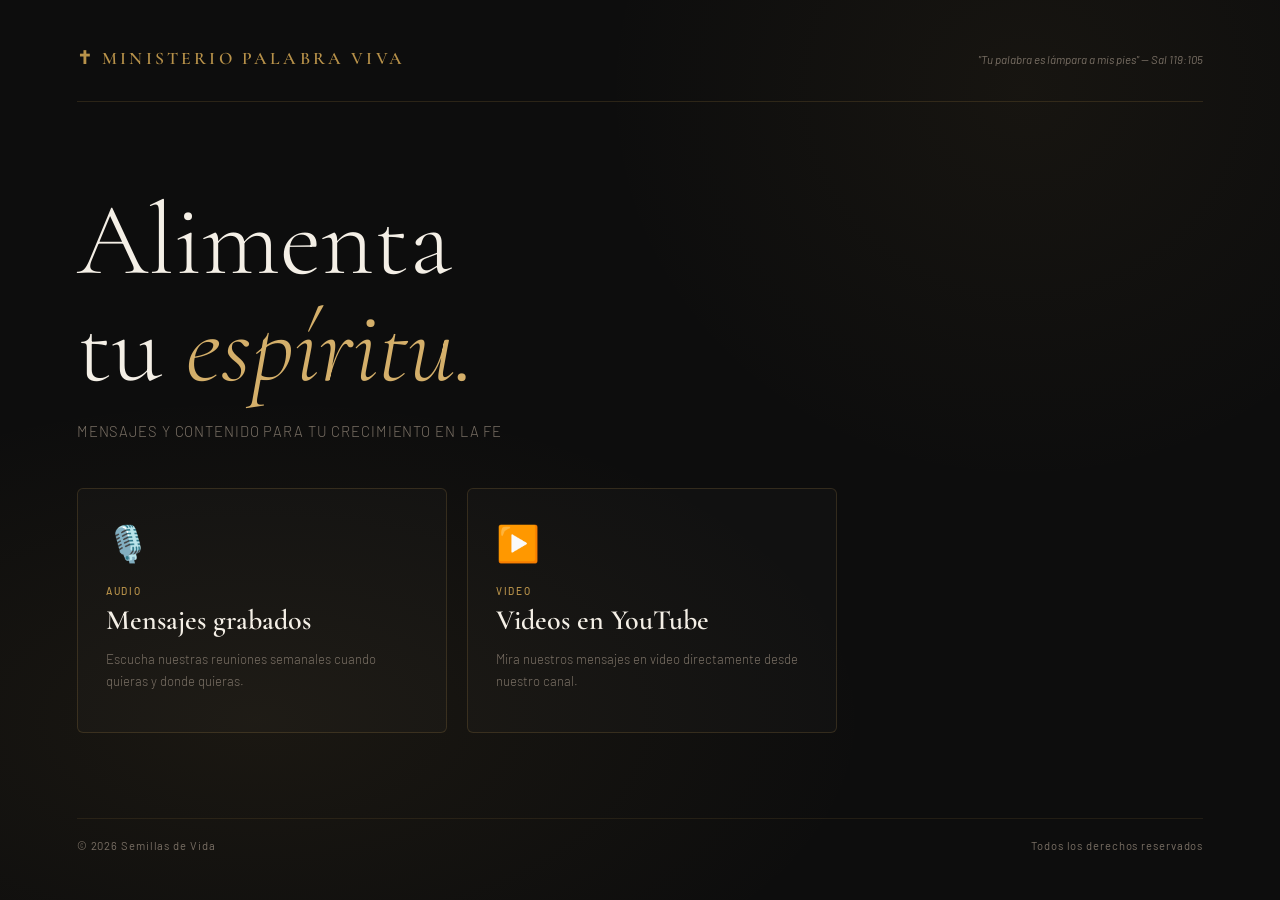
==== index.html @ 2b4b4178 "Inicial proyect version" ====
<!DOCTYPE html>
<html lang="es">
<head>
  <meta charset="UTF-8"/>
  <meta name="viewport" content="width=device-width, initial-scale=1.0"/>
  <title>Ministerio Palabra Viva</title>
  <link href="https://fonts.googleapis.com/css2?family=Cormorant+Garamond:ital,wght@0,300;0,600;1,300;1,600&family=Barlow:wght@300;400;500&display=swap" rel="stylesheet"/>
  <link rel="stylesheet" href="index.css" />
</head>
<body>
<div class="bg"></div>
<div class="page">
  <nav>
    <div class="brand">✝ Ministerio Palabra Viva</div>
    <div class="verse">"Tu palabra es lámpara a mis pies" — Sal 119:105</div>
  </nav>

  <main>
    <div class="headline">
      <h1>Alimenta<br/>tu <em>espíritu.</em></h1>
      <p>Mensajes y contenido para tu crecimiento en la fe</p>
    </div>

    <div class="cards">
      <a class="card" href="./elcaracterdeldiscipulo/conquistando.html">
        <span class="card-icon">🎙️</span>
        <div class="card-label">Audio</div>
        <div class="card-title">Mensajes grabados</div>
        <div class="card-desc">Escucha nuestras reuniones semanales cuando quieras y donde quieras.</div>
        <span class="card-arrow">→</span>
      </a>

      <a class="card" href="./conquistandoelcorazon/elcaracter.html">
        <span class="card-icon">▶️</span>
        <div class="card-label">Video</div>
        <div class="card-title">Videos en YouTube</div>
        <div class="card-desc">Mira nuestros mensajes en video directamente desde nuestro canal.</div>
        <span class="card-arrow">→</span>
      </a>
    </div>
  </main>

  <footer>
    <span>© 2026 Semillas de Vida</span>
    <span>Todos los derechos reservados</span>
  </footer>
</div>
</body>
</html>
---- index.css ----
*,
*::before,
*::after {
    margin: 0;
    padding: 0;
    box-sizing: border-box;
}

:root {
    --ink: #0D0D0D;
    --cream: #F4EFE6;
    --gold: #B8924A;
    --gold2: #D4AF6A;
    --dim: #7A7065;
}

html,
body {
    height: 100%;
}

body {
    background: var(--ink);
    color: var(--cream);
    font-family: 'Barlow', sans-serif;
}

.bg {
    position: fixed;
    inset: 0;
    z-index: 0;
    background:
        radial-gradient(ellipse 80% 60% at 20% 80%, rgba(184, 146, 74, 0.08) 0%, transparent 60%),
        radial-gradient(ellipse 60% 80% at 80% 10%, rgba(184, 146, 74, 0.06) 0%, transparent 55%),
        var(--ink);
}

.page {
    position: relative;
    z-index: 1;
    min-height: 100vh;
    display: grid;
    grid-template-rows: auto 1fr auto;
    padding: clamp(1.5rem, 4vw, 3rem) clamp(1.5rem, 6vw, 5rem);
}

nav {
    display: flex;
    align-items: center;
    justify-content: space-between;
    padding-bottom: 2rem;
    border-bottom: 1px solid rgba(184, 146, 74, 0.18);
    animation: fadeDown 0.7s ease both;
}

.brand {
    font-family: 'Cormorant Garamond', serif;
    font-size: 1.1rem;
    font-weight: 600;
    letter-spacing: 0.18em;
    text-transform: uppercase;
    color: var(--gold);
}

.verse {
    font-size: 0.72rem;
    color: var(--dim);
    font-style: italic;
}

main {
    display: flex;
    flex-direction: column;
    justify-content: center;
    gap: 3rem;
    padding: 3rem 0;
}

.headline {
    animation: fadeUp 0.7s 0.1s ease both;
}

.headline h1 {
    font-family: 'Cormorant Garamond', serif;
    font-size: clamp(3rem, 8vw, 6.5rem);
    font-weight: 300;
    line-height: 1.05;
}

.headline h1 em {
    font-style: italic;
    color: var(--gold2);
}

.headline p {
    margin-top: 1.25rem;
    font-size: 0.92rem;
    font-weight: 300;
    color: var(--dim);
    letter-spacing: 0.06em;
    text-transform: uppercase;
}

.cards {
    display: grid;
    grid-template-columns: repeat(2, 1fr);
    gap: 1.25rem;
    max-width: 760px;
    animation: fadeUp 0.7s 0.25s ease both;
}

.card {
    position: relative;
    display: block;
    text-decoration: none;
    border: 1px solid rgba(184, 146, 74, 0.2);
    border-radius: 6px;
    padding: 2rem 1.75rem 2.5rem;
    background: rgba(244, 239, 230, 0.02);
    transition: border-color .3s, background .3s, transform .3s;
}

.card::before {
    content: '';
    position: absolute;
    inset: 0;
    border-radius: 6px;
    background: linear-gradient(135deg, rgba(184, 146, 74, 0.07), transparent 60%);
    opacity: 0;
    transition: opacity .3s;
}

.card:hover {
    border-color: rgba(184, 146, 74, 0.5);
    background: rgba(244, 239, 230, 0.04);
    transform: translateY(-5px);
}

.card:hover::before {
    opacity: 1;
}

.card-icon {
    font-size: 2.2rem;
    display: block;
    margin-bottom: 1.25rem;
}

.card-label {
    font-size: 0.63rem;
    letter-spacing: 0.18em;
    text-transform: uppercase;
    color: var(--gold);
    font-weight: 500;
    margin-bottom: 0.45rem;
}

.card-title {
    font-family: 'Cormorant Garamond', serif;
    font-size: 1.75rem;
    font-weight: 600;
    color: var(--cream);
    margin-bottom: 0.7rem;
    line-height: 1.2;
}

.card-desc {
    font-size: 0.82rem;
    font-weight: 300;
    color: var(--dim);
    line-height: 1.65;
}

.card-arrow {
    position: absolute;
    bottom: 1.5rem;
    right: 1.75rem;
    color: var(--gold);
    font-size: 1.1rem;
    opacity: 0;
    transform: translateX(-6px);
    transition: opacity .3s, transform .3s;
}

.card:hover .card-arrow {
    opacity: 1;
    transform: translateX(0);
}

footer {
    border-top: 1px solid rgba(184, 146, 74, 0.12);
    padding-top: 1.25rem;
    font-size: 0.7rem;
    color: var(--dim);
    letter-spacing: 0.08em;
    display: flex;
    justify-content: space-between;
    animation: fadeUp 0.7s 0.4s ease both;
}

@keyframes fadeDown {
    from {
        opacity: 0;
        transform: translateY(-14px)
    }

    to {
        opacity: 1;
        transform: translateY(0)
    }
}

@keyframes fadeUp {
    from {
        opacity: 0;
        transform: translateY(18px)
    }

    to {
        opacity: 1;
        transform: translateY(0)
    }
}

@media(max-width:580px) {
    .cards {
        grid-template-columns: 1fr;
    }

    .headline h1 {
        font-size: 2.8rem;
    }

    footer {
        flex-direction: column;
        gap: .4rem;
    }

    .verse {
        display: none;
    }
}
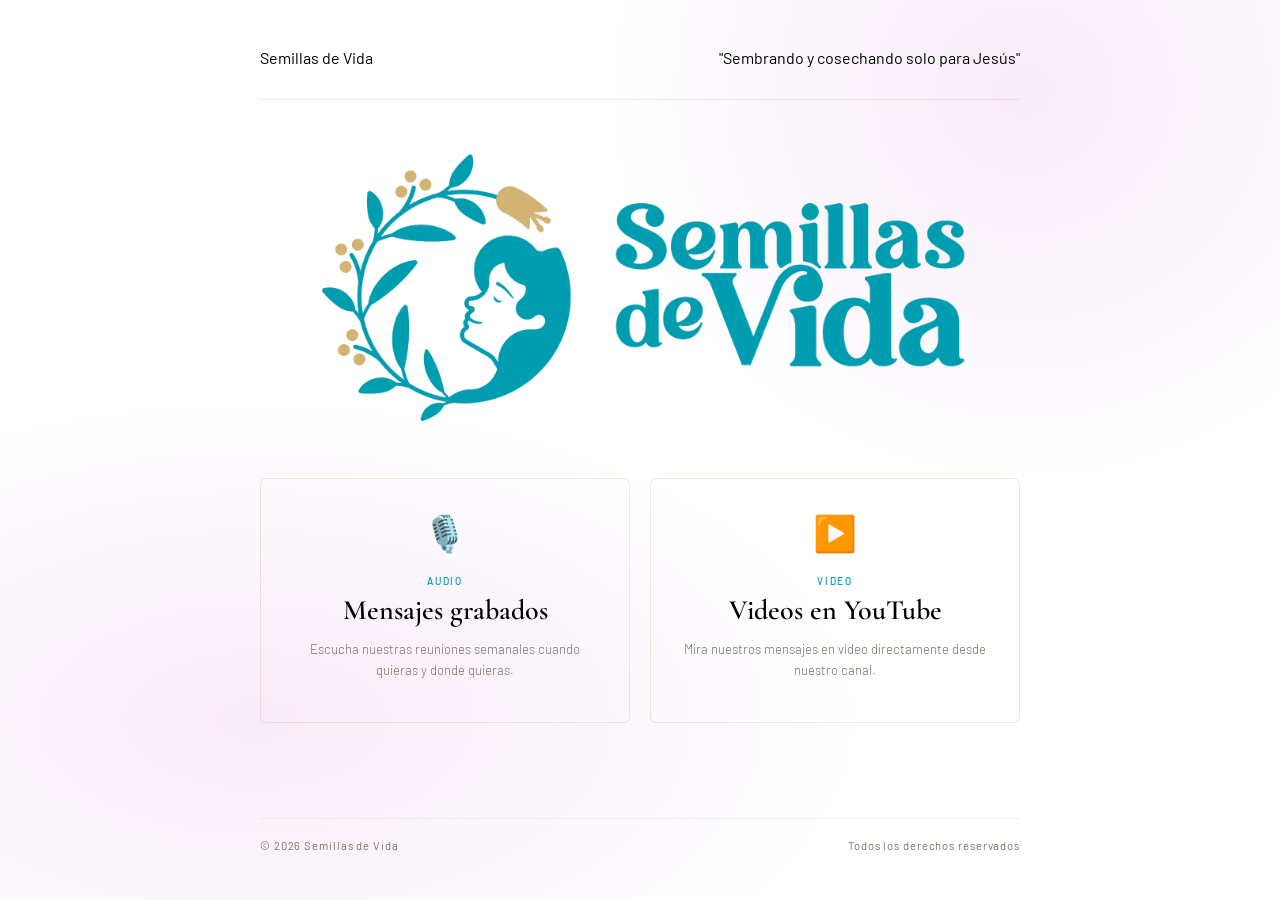
==== commit 17d614c5: "adding semillas de vida style to index" ====
--- a/index.html
+++ b/index.html
@@ -3,7 +3,7 @@
 <head>
   <meta charset="UTF-8"/>
   <meta name="viewport" content="width=device-width, initial-scale=1.0"/>
-  <title>Ministerio Palabra Viva</title>
+  <title>Ministerio Semillas de Vida</title>
   <link href="https://fonts.googleapis.com/css2?family=Cormorant+Garamond:ital,wght@0,300;0,600;1,300;1,600&family=Barlow:wght@300;400;500&display=swap" rel="stylesheet"/>
   <link rel="stylesheet" href="index.css" />
 </head>
@@ -11,18 +11,19 @@
 <div class="bg"></div>
 <div class="page">
   <nav>
-    <div class="brand">✝ Ministerio Palabra Viva</div>
-    <div class="verse">"Tu palabra es lámpara a mis pies" — Sal 119:105</div>
+    <div class="brand">Semillas de Vida</div>
+    <div class="verse">"Sembrando y cosechando solo para Jesús"</div>
   </nav>
 
   <main>
     <div class="headline">
-      <h1>Alimenta<br/>tu <em>espíritu.</em></h1>
-      <p>Mensajes y contenido para tu crecimiento en la fe</p>
+      <div class="svg-container">
+        <img src="./assets/logo-land-svg.svg" alt="Semillas de Vida Logo" class="svg-responsive">
+      </div>
     </div>
 
     <div class="cards">
-      <a class="card" href="./elcaracterdeldiscipulo/conquistando.html">
+      <a class="card" href="./conquistandoelcorazon/conquistando.html">
         <span class="card-icon">🎙️</span>
         <div class="card-label">Audio</div>
         <div class="card-title">Mensajes grabados</div>
@@ -30,7 +31,7 @@
         <span class="card-arrow">→</span>
       </a>
 
-      <a class="card" href="./conquistandoelcorazon/elcaracter.html">
+      <a class="card" href="./elcaracterdeldiscipulo/elcaracter.html">
         <span class="card-icon">▶️</span>
         <div class="card-label">Video</div>
         <div class="card-title">Videos en YouTube</div>
@@ -46,4 +47,4 @@
   </footer>
 </div>
 </body>
-</html>+</html> 
--- a/index.css
+++ b/index.css
@@ -1,242 +1,224 @@
-*,
-*::before,
-*::after {
-    margin: 0;
-    padding: 0;
-    box-sizing: border-box;
-}
-
-:root {
-    --ink: #0D0D0D;
-    --cream: #F4EFE6;
-    --gold: #B8924A;
-    --gold2: #D4AF6A;
-    --dim: #7A7065;
-}
-
-html,
-body {
-    height: 100%;
-}
-
-body {
-    background: var(--ink);
-    color: var(--cream);
-    font-family: 'Barlow', sans-serif;
-}
-
-.bg {
-    position: fixed;
-    inset: 0;
-    z-index: 0;
-    background:
-        radial-gradient(ellipse 80% 60% at 20% 80%, rgba(184, 146, 74, 0.08) 0%, transparent 60%),
-        radial-gradient(ellipse 60% 80% at 80% 10%, rgba(184, 146, 74, 0.06) 0%, transparent 55%),
-        var(--ink);
-}
-
-.page {
-    position: relative;
-    z-index: 1;
-    min-height: 100vh;
-    display: grid;
-    grid-template-rows: auto 1fr auto;
-    padding: clamp(1.5rem, 4vw, 3rem) clamp(1.5rem, 6vw, 5rem);
-}
-
-nav {
-    display: flex;
-    align-items: center;
-    justify-content: space-between;
-    padding-bottom: 2rem;
-    border-bottom: 1px solid rgba(184, 146, 74, 0.18);
-    animation: fadeDown 0.7s ease both;
-}
-
-.brand {
-    font-family: 'Cormorant Garamond', serif;
-    font-size: 1.1rem;
-    font-weight: 600;
-    letter-spacing: 0.18em;
-    text-transform: uppercase;
-    color: var(--gold);
-}
-
-.verse {
-    font-size: 0.72rem;
-    color: var(--dim);
-    font-style: italic;
-}
-
-main {
-    display: flex;
-    flex-direction: column;
-    justify-content: center;
-    gap: 3rem;
-    padding: 3rem 0;
-}
-
-.headline {
-    animation: fadeUp 0.7s 0.1s ease both;
-}
-
-.headline h1 {
-    font-family: 'Cormorant Garamond', serif;
-    font-size: clamp(3rem, 8vw, 6.5rem);
-    font-weight: 300;
-    line-height: 1.05;
-}
-
-.headline h1 em {
-    font-style: italic;
-    color: var(--gold2);
-}
-
-.headline p {
-    margin-top: 1.25rem;
-    font-size: 0.92rem;
-    font-weight: 300;
-    color: var(--dim);
-    letter-spacing: 0.06em;
-    text-transform: uppercase;
-}
-
-.cards {
-    display: grid;
-    grid-template-columns: repeat(2, 1fr);
-    gap: 1.25rem;
-    max-width: 760px;
-    animation: fadeUp 0.7s 0.25s ease both;
-}
-
-.card {
-    position: relative;
-    display: block;
-    text-decoration: none;
-    border: 1px solid rgba(184, 146, 74, 0.2);
-    border-radius: 6px;
-    padding: 2rem 1.75rem 2.5rem;
-    background: rgba(244, 239, 230, 0.02);
-    transition: border-color .3s, background .3s, transform .3s;
-}
-
-.card::before {
-    content: '';
-    position: absolute;
-    inset: 0;
-    border-radius: 6px;
-    background: linear-gradient(135deg, rgba(184, 146, 74, 0.07), transparent 60%);
-    opacity: 0;
-    transition: opacity .3s;
-}
-
-.card:hover {
-    border-color: rgba(184, 146, 74, 0.5);
-    background: rgba(244, 239, 230, 0.04);
-    transform: translateY(-5px);
-}
-
-.card:hover::before {
-    opacity: 1;
-}
-
-.card-icon {
-    font-size: 2.2rem;
-    display: block;
-    margin-bottom: 1.25rem;
-}
-
-.card-label {
-    font-size: 0.63rem;
-    letter-spacing: 0.18em;
-    text-transform: uppercase;
-    color: var(--gold);
-    font-weight: 500;
-    margin-bottom: 0.45rem;
-}
-
-.card-title {
-    font-family: 'Cormorant Garamond', serif;
-    font-size: 1.75rem;
-    font-weight: 600;
-    color: var(--cream);
-    margin-bottom: 0.7rem;
-    line-height: 1.2;
-}
-
-.card-desc {
-    font-size: 0.82rem;
-    font-weight: 300;
-    color: var(--dim);
-    line-height: 1.65;
-}
-
-.card-arrow {
-    position: absolute;
-    bottom: 1.5rem;
-    right: 1.75rem;
-    color: var(--gold);
-    font-size: 1.1rem;
-    opacity: 0;
-    transform: translateX(-6px);
-    transition: opacity .3s, transform .3s;
-}
-
-.card:hover .card-arrow {
-    opacity: 1;
-    transform: translateX(0);
-}
-
-footer {
-    border-top: 1px solid rgba(184, 146, 74, 0.12);
-    padding-top: 1.25rem;
-    font-size: 0.7rem;
-    color: var(--dim);
-    letter-spacing: 0.08em;
-    display: flex;
-    justify-content: space-between;
-    animation: fadeUp 0.7s 0.4s ease both;
-}
-
-@keyframes fadeDown {
-    from {
-        opacity: 0;
-        transform: translateY(-14px)
-    }
-
-    to {
-        opacity: 1;
-        transform: translateY(0)
-    }
-}
-
-@keyframes fadeUp {
-    from {
-        opacity: 0;
-        transform: translateY(18px)
-    }
-
-    to {
-        opacity: 1;
-        transform: translateY(0)
-    }
-}
-
-@media(max-width:580px) {
-    .cards {
-        grid-template-columns: 1fr;
-    }
-
-    .headline h1 {
-        font-size: 2.8rem;
-    }
-
-    footer {
-        flex-direction: column;
-        gap: .4rem;
-    }
-
-    .verse {
-        display: none;
-    }
+*,
+*::before,
+*::after {
+    margin: 0;
+    padding: 0;
+    box-sizing: border-box;
+}
+
+:root {
+    --ink: #ffffff;
+    --cream: #000000;
+    --gold: #009caf;
+    --gold2: #ade7ec;
+    --dim: #7A7065;
+}
+
+html,
+body {
+    height: 100%;
+}
+
+body {
+    display: flex;             /* Enable flexbox */
+    justify-content: center;   /* Horizontal centering */
+    align-items: flex-start;       /* Vertical centering */
+    text-align: center;        /* Center text inside elements */
+    background: var(--ink);
+    color: var(--cream);
+    font-family: 'Barlow', sans-serif;
+}
+
+/* svg */
+
+.svg-container {
+    width: 100%;       /* Ocupa todo el ancho de su padre */
+    max-width: 800px;  /* Pero no crecerá más de 500px */
+    margin: auto;
+}
+
+.svg-responsive {
+    width: 100%;
+    height: auto;
+}
+
+.bg {
+    position: fixed;
+    inset: 0;
+    z-index: 0;
+    background:
+        radial-gradient(ellipse 80% 60% at 20% 80%, rgba(160, 0, 175, 0.08) 0%, transparent 60%),
+        radial-gradient(ellipse 60% 80% at 80% 10%, rgba(160, 0, 175, 0.08) 0%, transparent 55%),
+        var(--ink);
+}
+
+.page {
+    position: relative;
+    z-index: 1;
+    min-height: 100vh;
+    display: grid;
+    grid-template-rows: auto 1fr auto;
+    padding: clamp(1.5rem, 4vw, 3rem) clamp(1.5rem, 6vw, 5rem);
+}
+
+nav {
+    display: flex;
+    align-items: center;
+    justify-content: space-between;
+    padding-bottom: 2rem;
+    border-bottom: 1px solid rgba(184, 146, 74, 0.18);
+    animation: fadeDown 0.7s ease both;
+}
+
+main {
+    display: flex;
+    flex-direction: column;
+    justify-content: flex-start;
+    gap: 3rem;
+    padding: 3rem 0;
+}
+
+.headline {
+    animation: fadeUp 0.7s 0.1s ease both;
+}
+
+
+.cards {
+    display: grid;
+    grid-template-columns: repeat(2, 1fr);
+    gap: 1.25rem;
+    max-width: 760px;
+    animation: fadeUp 0.7s 0.25s ease both;
+}
+
+.card {
+    position: relative;
+    display: block;
+    text-decoration: none;
+    border: 1px solid rgba(184, 146, 74, 0.2);
+    border-radius: 6px;
+    padding: 2rem 1.75rem 2.5rem;
+    background: rgba(244, 239, 230, 0.02);
+    transition: border-color .3s, background .3s, transform .3s;
+}
+
+.card::before {
+    content: '';
+    position: absolute;
+    inset: 0;
+    border-radius: 6px;
+    background: linear-gradient(135deg, rgba(184, 146, 74, 0.07), transparent 60%);
+    opacity: 0;
+    transition: opacity .3s;
+}
+
+.card:hover {
+    border-color: rgba(184, 146, 74, 0.5);
+    background: rgba(244, 239, 230, 0.04);
+    transform: translateY(-5px);
+}
+
+.card:hover::before {
+    opacity: 1;
+}
+
+.card-icon {
+    font-size: 2.2rem;
+    display: block;
+    margin-bottom: 1.25rem;
+}
+
+.card-label {
+    font-size: 0.63rem;
+    letter-spacing: 0.18em;
+    text-transform: uppercase;
+    color: var(--gold);
+    font-weight: 500;
+    margin-bottom: 0.45rem;
+}
+
+.card-title {
+    font-family: 'Cormorant Garamond', serif;
+    font-size: 1.75rem;
+    font-weight: 600;
+    color: var(--cream);
+    margin-bottom: 0.7rem;
+    line-height: 1.2;
+}
+
+.card-desc {
+    font-size: 0.82rem;
+    font-weight: 300;
+    color: var(--dim);
+    line-height: 1.65;
+}
+
+.card-arrow {
+    position: absolute;
+    bottom: 1.5rem;
+    right: 1.75rem;
+    color: var(--gold);
+    font-size: 1.1rem;
+    opacity: 0;
+    transform: translateX(-6px);
+    transition: opacity .3s, transform .3s;
+}
+
+.card:hover .card-arrow {
+    opacity: 1;
+    transform: translateX(0);
+}
+
+footer {
+    border-top: 1px solid rgba(184, 146, 74, 0.12);
+    padding-top: 1.25rem;
+    font-size: 0.7rem;
+    color: var(--dim);
+    letter-spacing: 0.08em;
+    display: flex;
+    justify-content: space-between;
+    animation: fadeUp 0.7s 0.4s ease both;
+}
+
+@keyframes fadeDown {
+    from {
+        opacity: 0;
+        transform: translateY(-14px)
+    }
+
+    to {
+        opacity: 1;
+        transform: translateY(0)
+    }
+}
+
+@keyframes fadeUp {
+    from {
+        opacity: 0;
+        transform: translateY(18px)
+    }
+
+    to {
+        opacity: 1;
+        transform: translateY(0)
+    }
+}
+
+@media(max-width:580px) {
+    .cards {
+        grid-template-columns: 1fr;
+    }
+
+    .headline h1 {
+        font-size: 2.8rem;
+    }
+
+    footer {
+        flex-direction: column;
+        gap: .4rem;
+    }
+
+    .verse {
+        display: none;
+    }
 }
